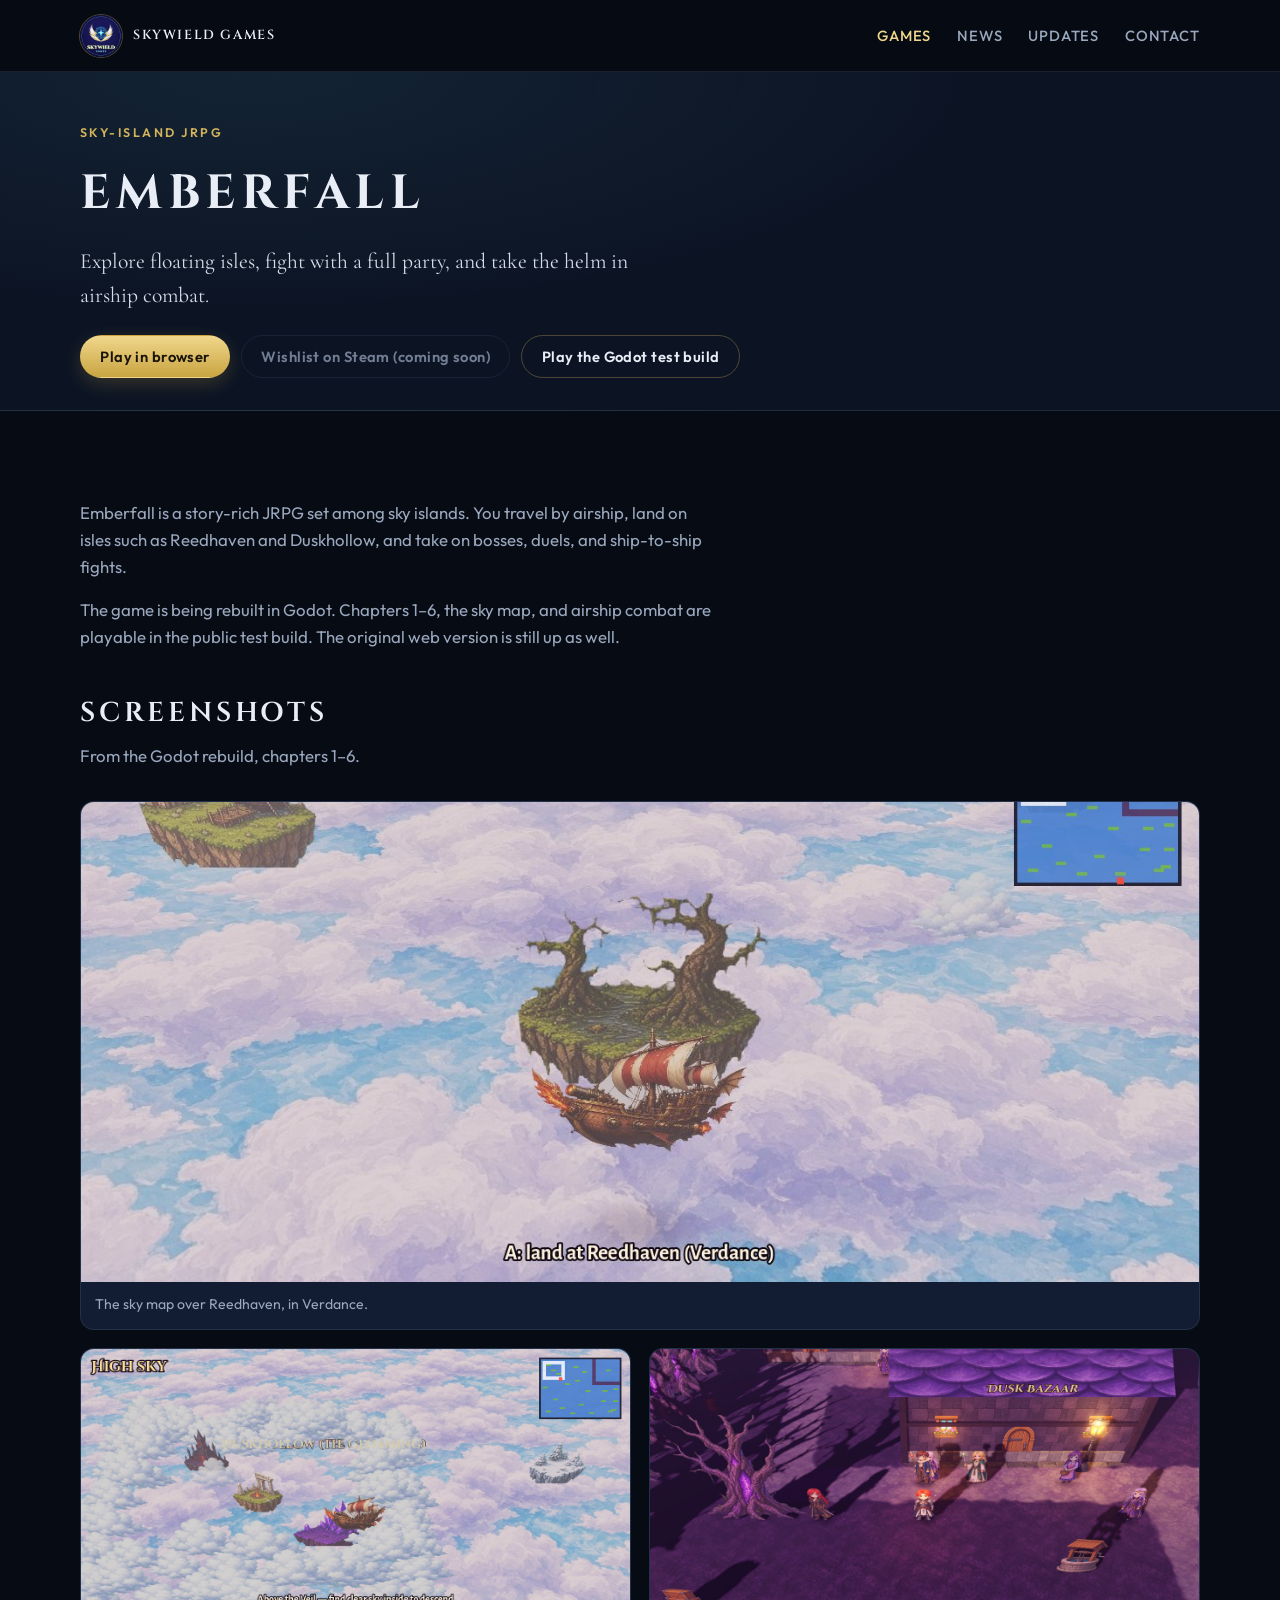
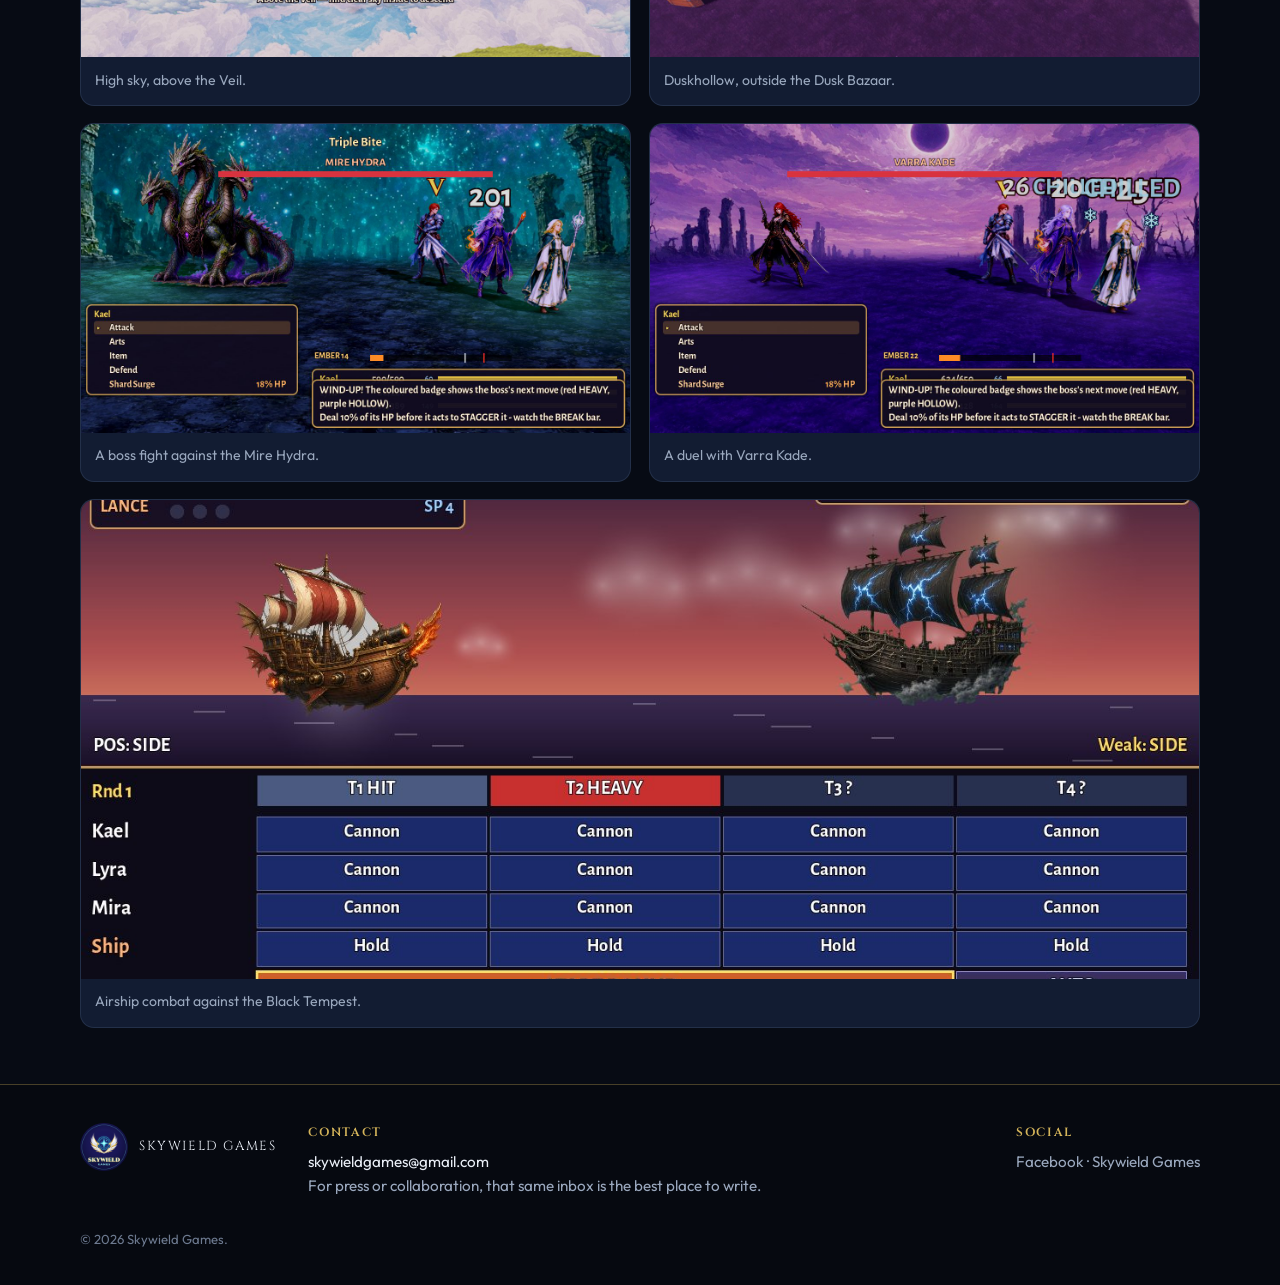
==== emberfall.html @ 2769d231 "Add Skywield Games studio website Static home page with Emberfall, Leyline Wars, and Aether Spire, p" ====
<!DOCTYPE html>
<html lang="en">
<head>
  <meta charset="utf-8">
  <meta name="viewport" content="width=device-width, initial-scale=1">
  <title>Emberfall — Skywield Games</title>
  <meta name="description" content="Emberfall is a sky-island JRPG with airship combat, from Skywield Games.">
  <meta name="theme-color" content="#070b14">
  <link rel="icon" type="image/png" sizes="32x32" href="images/favicon-32.png">
  <link rel="icon" type="image/png" sizes="64x64" href="images/favicon.png">
  <link rel="apple-touch-icon" href="images/apple-touch-icon.png">
  <link rel="stylesheet" href="css/style.css">
</head>
<body>
  <a class="skip" href="#main">Skip to content</a>
  <header class="site-header">
    <div class="wrap">
      <a class="brand" href="index.html">
        <img src="images/logo.png" width="42" height="42" alt="">
        <span class="brand-name">Skywield Games</span>
      </a>
      <button class="nav-toggle" type="button" aria-label="Open menu" aria-expanded="false">
        <span></span>
      </button>
      <nav class="site-nav" aria-label="Primary">
      <a href="index.html#games" aria-current="page">Games</a>
      <a href="index.html#news">News</a>
      <a href="index.html#signup">Updates</a>
      <a href="index.html#contact">Contact</a>
      </nav>
    </div>
  </header>

  <main id="main">
    <header class="page-hero">
      <div class="wrap">
        <p class="eyebrow">Sky-island JRPG</p>
        <h1>Emberfall</h1>
        <p class="lede">Explore floating isles, fight with a full party, and take the helm in airship combat.</p>
        <div class="btn-row" style="margin-top:1.4rem">
          <a class="btn btn-gold" href="https://skywield.github.io/emberfall/" target="_blank" rel="noopener">Play in browser</a>
          <button class="btn btn-disabled" type="button" disabled title="Coming soon">Wishlist on Steam (coming soon)</button>
          <a class="btn btn-ghost" href="https://skywield.github.io/emberfall-godot-test/" target="_blank" rel="noopener">Play the Godot test build</a>
        </div>
      </div>
    </header>

    <section class="section">
      <div class="wrap">
        <div class="prose">
          <p>Emberfall is a story-rich JRPG set among sky islands. You travel by airship, land on isles such as Reedhaven and Duskhollow, and take on bosses, duels, and ship-to-ship fights.</p>
          <p>The game is being rebuilt in Godot. Chapters 1–6, the sky map, and airship combat are playable in the public test build. The original web version is still up as well.</p>
        </div>

        <div class="section-head" style="margin-top:2.5rem">
          <h2>Screenshots</h2>
          <p>From the Godot rebuild, chapters 1–6.</p>
        </div>
        <div class="shot-grid">
          <figure class="wide">
            <img src="images/emberfall-skymap.jpg" alt="An airship approaching a tree-covered island in the clouds, Reedhaven in Verdance" width="1280" height="720">
            <figcaption>The sky map over Reedhaven, in Verdance.</figcaption>
          </figure>
          <figure>
            <img src="images/emberfall-veil.jpg" alt="Several floating islands and an airship above a sea of clouds" width="1280" height="720">
            <figcaption>High sky, above the Veil.</figcaption>
          </figure>
          <figure>
            <img src="images/emberfall-duskhollow.jpg" alt="The party standing in a purple-lit town square outside the Dusk Bazaar" width="1280" height="720">
            <figcaption>Duskhollow, outside the Dusk Bazaar.</figcaption>
          </figure>
          <figure>
            <img src="images/emberfall-hydra.jpg" alt="A three-headed hydra facing the party in a glowing swamp battle" width="1280" height="720">
            <figcaption>A boss fight against the Mire Hydra.</figcaption>
          </figure>
          <figure>
            <img src="images/emberfall-duel.jpg" alt="A red-haired swordswoman facing the party under a purple eclipse" width="1280" height="720">
            <figcaption>A duel with Varra Kade.</figcaption>
          </figure>
          <figure class="wide">
            <img src="images/emberfall-airship.jpg" alt="Two airships facing off at dusk, with a combat planning grid below" width="1280" height="720">
            <figcaption>Airship combat against the Black Tempest.</figcaption>
          </figure>
        </div>
      </div>
    </section>
  </main>

  <footer class="site-footer" id="contact">
    <div class="wrap footer-grid">
      <a class="footer-brand" href="index.html">
        <img src="images/logo.png" width="48" height="48" alt="">
        <span>Skywield Games</span>
      </a>
      <div class="footer-col">
        <h3>Contact</h3>
        <p><a href="mailto:skywieldgames@gmail.com">skywieldgames@gmail.com</a></p>
        <p>For press or collaboration, that same inbox is the best place to write.</p>
      </div>
      <div class="footer-col">
        <h3>Social</h3>
        <ul>
          <li><span class="social-placeholder">Facebook · Skywield Games</span></li>
        </ul>
      </div>
      <p class="copyright">© 2026 Skywield Games.</p>
    </div>
  </footer>
  <script src="js/main.js"></script>
</body>
</html>
---- css/style.css ----
/* Skywield Games — local draft site
   Static, GitHub Pages compatible. Not published. */

@font-face {
  font-family: "Cinzel";
  src: url("../fonts/Cinzel.ttf") format("truetype");
  font-weight: 400 900;
  font-style: normal;
  font-display: swap;
}
@font-face {
  font-family: "Cormorant Garamond";
  src: url("../fonts/CormorantGaramond.ttf") format("truetype");
  font-weight: 300 700;
  font-style: normal;
  font-display: swap;
}
@font-face {
  font-family: "Outfit";
  src: url("../fonts/Outfit.ttf") format("truetype");
  font-weight: 100 900;
  font-style: normal;
  font-display: swap;
}

:root {
  --bg: #070b14;
  --bg-2: #0c1424;
  --bg-3: #121c32;
  --bg-card: rgba(14, 22, 40, 0.92);
  --line: rgba(212, 180, 90, 0.32);
  --line-soft: rgba(140, 170, 210, 0.14);
  --gold: #d4b45a;
  --gold-2: #f0d78c;
  --gold-dim: #8a7030;
  --cyan: #6ad0ec;
  --cyan-2: #b7ebf8;
  --text: #e9eef6;
  --muted: #9aa8be;
  --hold: #e0b08a;
  --ok: #8ed4a8;
  --font-display: "Cinzel", Palatino, "Palatino Linotype", serif;
  --font-serif: "Cormorant Garamond", Georgia, serif;
  --font-sans: "Outfit", "Segoe UI", sans-serif;
  --wrap: 1120px;
  --radius: 18px;
  --header-h: 72px;
  --shadow: 0 18px 40px rgba(0, 0, 0, 0.35);
}

*, *::before, *::after { box-sizing: border-box; }

html { scroll-behavior: smooth; }

body {
  margin: 0;
  background: var(--bg);
  color: var(--text);
  font-family: var(--font-sans);
  font-size: 1.05rem;
  line-height: 1.6;
  min-height: 100vh;
}

img { max-width: 100%; height: auto; display: block; }

a { color: var(--cyan); text-decoration-thickness: 1px; text-underline-offset: 3px; }
a:hover { color: var(--cyan-2); }

:focus-visible {
  outline: 2px solid var(--gold);
  outline-offset: 3px;
}

.skip {
  position: absolute;
  left: 1rem;
  top: -40px;
  background: var(--gold);
  color: #1a1408;
  padding: 0.4rem 0.8rem;
  z-index: 100;
  font-weight: 600;
}
.skip:focus { top: 0.6rem; }

.wrap {
  width: min(var(--wrap), calc(100% - 2.4rem));
  margin-inline: auto;
}

/* ---------- Header ---------- */
.site-header {
  position: sticky;
  top: 0;
  z-index: 40;
  height: var(--header-h);
  display: flex;
  align-items: center;
  backdrop-filter: blur(16px);
  background: rgba(7, 11, 20, 0.78);
  border-bottom: 1px solid var(--line-soft);
}

.site-header .wrap {
  display: flex;
  align-items: center;
  justify-content: space-between;
  gap: 1rem;
  width: min(var(--wrap), calc(100% - 2rem));
}

.brand {
  display: flex;
  align-items: center;
  gap: 0.7rem;
  color: var(--text);
  text-decoration: none;
  min-width: 0;
}
.brand:hover { color: var(--gold-2); }
.brand img {
  width: 42px;
  height: 42px;
  border-radius: 50%;
  box-shadow: 0 0 0 1px rgba(212, 180, 90, 0.35);
}
.brand-name {
  font-family: var(--font-display);
  font-weight: 600;
  letter-spacing: 0.12em;
  text-transform: uppercase;
  font-size: 0.82rem;
  white-space: nowrap;
}

.nav-toggle {
  display: none;
  width: 42px;
  height: 42px;
  border: 1px solid var(--line);
  background: transparent;
  border-radius: 8px;
  cursor: pointer;
  padding: 0;
  align-items: center;
  justify-content: center;
}
.nav-toggle span {
  display: block;
  width: 18px;
  height: 2px;
  background: var(--gold-2);
  border-radius: 1px;
  position: relative;
}
.nav-toggle span::before,
.nav-toggle span::after {
  content: "";
  position: absolute;
  left: 0;
  width: 18px;
  height: 2px;
  background: var(--gold-2);
  border-radius: 1px;
}
.nav-toggle span::before { top: -6px; }
.nav-toggle span::after { top: 6px; }

.site-nav {
  display: flex;
  gap: 1.6rem;
  align-items: center;
}
.site-nav a {
  color: var(--muted);
  text-decoration: none;
  font-size: 0.92rem;
  letter-spacing: 0.06em;
  text-transform: uppercase;
  font-weight: 500;
}
.site-nav a:hover,
.site-nav a[aria-current="page"] { color: var(--gold-2); }

/* ---------- Hero ---------- */
.hero {
  position: relative;
  min-height: calc(100vh - var(--header-h));
  min-height: calc(100svh - var(--header-h));
  display: flex;
  align-items: flex-end;
  isolation: isolate;
  overflow: hidden;
}
.hero-bg {
  position: absolute;
  inset: 0;
  z-index: -2;
  background:
    url("../images/hero-sky.jpg") center 40% / cover no-repeat;
}
.hero::after {
  content: "";
  position: absolute;
  inset: 0;
  z-index: -1;
  background:
    linear-gradient(to top,
      var(--bg) 0%,
      rgba(7, 11, 20, 0.82) 28%,
      rgba(7, 11, 20, 0.28) 58%,
      rgba(7, 11, 20, 0.45) 100%),
    linear-gradient(to right,
      rgba(7, 11, 20, 0.35),
      transparent 40%,
      transparent 75%,
      rgba(7, 11, 20, 0.25));
  pointer-events: none;
}

.hero-inner {
  padding: 0 0 4.5rem;
  width: min(var(--wrap), calc(100% - 2.4rem));
  margin-inline: auto;
  max-width: 40rem;
  margin-left: max((100% - var(--wrap)) / 2, 1.2rem);
}

.eyebrow {
  font-family: var(--font-sans);
  font-size: 0.78rem;
  font-weight: 600;
  letter-spacing: 0.2em;
  text-transform: uppercase;
  color: var(--gold);
  margin: 0 0 0.8rem;
}

.hero h1 {
  font-family: var(--font-display);
  font-weight: 700;
  font-size: clamp(2.3rem, 6.2vw, 4.2rem);
  letter-spacing: 0.14em;
  text-transform: uppercase;
  line-height: 1.05;
  margin: 0 0 0.9rem;
}
.hero h1 .name { color: #f3ead2; }
.hero h1 .games { color: var(--cyan); display: inline-block; }

.gold-rule {
  width: 4.5rem;
  height: 1px;
  background: linear-gradient(to right, var(--gold), transparent);
  border: 0;
  margin: 0 0 1.15rem;
}

.tagline {
  font-family: var(--font-serif);
  font-size: clamp(1.25rem, 2.4vw, 1.65rem);
  font-weight: 400;
  line-height: 1.4;
  color: #d5dce8;
  margin: 0 0 1.8rem;
  max-width: 28rem;
}

/* ---------- Buttons ---------- */
.btn {
  display: inline-flex;
  align-items: center;
  justify-content: center;
  gap: 0.45rem;
  padding: 0.72rem 1.2rem;
  border-radius: 999px;
  font-family: var(--font-sans);
  font-size: 0.92rem;
  font-weight: 600;
  letter-spacing: 0.03em;
  text-decoration: none;
  border: 1px solid transparent;
  cursor: pointer;
  line-height: 1.2;
  text-align: center;
}
.btn-gold {
  background: linear-gradient(180deg, #f0d78c, #c9a441);
  color: #1a1408;
  box-shadow: 0 6px 18px rgba(201, 164, 65, 0.22);
}
.btn-gold:hover { color: #1a1408; filter: brightness(1.06); }
.btn-ghost {
  background: transparent;
  color: var(--text);
  border-color: var(--line);
}
.btn-ghost:hover { color: var(--gold-2); border-color: var(--gold); }
.btn-disabled,
.btn[disabled] {
  background: transparent;
  color: var(--muted);
  border-color: var(--line-soft);
  cursor: not-allowed;
  opacity: 0.72;
}
.btn-row {
  display: flex;
  flex-wrap: wrap;
  gap: 0.7rem;
}

/* ---------- Sections ---------- */
.section {
  padding: 4.5rem 0 1.5rem;
}
.section-head {
  margin-bottom: 2rem;
}
.section-head h2 {
  font-family: var(--font-display);
  font-weight: 650;
  font-size: clamp(1.35rem, 2.5vw, 1.7rem);
  letter-spacing: 0.14em;
  text-transform: uppercase;
  margin: 0 0 0.5rem;
}
.section-head p {
  margin: 0;
  color: var(--muted);
  max-width: 38rem;
}

/* ---------- Game cards ---------- */
.game-grid {
  display: grid;
  grid-template-columns: repeat(3, 1fr);
  gap: 1.4rem;
}

.game-card {
  background: var(--bg-card);
  border: 1px solid var(--line-soft);
  border-radius: var(--radius);
  overflow: hidden;
  display: flex;
  flex-direction: column;
  box-shadow: var(--shadow);
  transition: transform 0.2s ease, border-color 0.2s ease, box-shadow 0.2s ease;
}
.game-card:hover {
  transform: translateY(-4px);
  border-color: var(--line);
  box-shadow: 0 22px 48px rgba(0, 0, 0, 0.45);
}

.game-card-media {
  position: relative;
  display: block;
  aspect-ratio: 16 / 10;
  background: var(--bg-3);
  overflow: hidden;
  text-decoration: none;
}
.game-card-media img {
  width: 100%;
  height: 100%;
  object-fit: cover;
}

.badge {
  position: absolute;
  top: 0.75rem;
  left: 0.75rem;
  box-shadow: 0 2px 10px rgba(0, 0, 0, 0.45);
  font-size: 0.68rem;
  font-weight: 700;
  letter-spacing: 0.12em;
  text-transform: uppercase;
  padding: 0.28rem 0.6rem;
  border-radius: 999px;
  border: 1px solid;
  backdrop-filter: blur(8px);
}
.badge-play {
  color: #0e1c14;
  background: var(--ok);
  border-color: transparent;
}
.badge-hold {
  color: #2a1a10;
  background: var(--hold);
  border-color: transparent;
}
.badge-dev {
  color: var(--cyan-2);
  background: rgba(12, 24, 48, 0.72);
  border-color: rgba(106, 208, 236, 0.45);
}

.game-card-body {
  padding: 1.15rem 1.2rem 1.3rem;
  display: flex;
  flex-direction: column;
  gap: 0.55rem;
  flex: 1;
}
.game-card-body h3 {
  font-family: var(--font-display);
  font-size: 1.2rem;
  letter-spacing: 0.08em;
  text-transform: uppercase;
  margin: 0;
  font-weight: 650;
}
.game-card-body h3 a {
  color: var(--text);
  text-decoration: none;
}
.game-card-body h3 a:hover { color: var(--gold-2); }
.game-card-body p {
  margin: 0;
  color: var(--muted);
  font-size: 0.98rem;
  flex: 1;
}
.game-card-body .btn-row { margin-top: 0.5rem; }
.game-card-body .btn { font-size: 0.82rem; padding: 0.62rem 0.95rem; }

/* ---------- News ---------- */
.news-list {
  display: grid;
  gap: 1.1rem;
}
.news-item {
  background: var(--bg-card);
  border: 1px solid var(--line-soft);
  border-radius: var(--radius);
  padding: 1.3rem 1.4rem 1.4rem;
  border-left: 3px solid var(--gold-dim);
}
.news-item time {
  display: block;
  font-size: 0.78rem;
  letter-spacing: 0.12em;
  text-transform: uppercase;
  color: var(--gold);
  font-weight: 600;
  margin-bottom: 0.35rem;
}
.news-item h3 {
  font-family: var(--font-sans);
  font-size: 1.12rem;
  letter-spacing: 0.01em;
  margin: 0 0 0.45rem;
  font-weight: 650;
  text-transform: none;
  line-height: 1.35;
}
.news-item p { margin: 0; color: var(--muted); }
.news-item p + p { margin-top: 0.6rem; }

/* ---------- Signup ---------- */
.signup {
  padding-bottom: 3rem;
}
.signup-panel {
  background:
    radial-gradient(ellipse at top right, rgba(106, 208, 236, 0.08), transparent 50%),
    var(--bg-card);
  border: 1px solid var(--line);
  border-radius: 22px;
  padding: 2rem 1.8rem;
  max-width: 40rem;
  margin-inline: auto;
}
.signup-panel h2 { margin-top: 0; }
.signup-panel .lede {
  color: var(--muted);
  margin: 0 0 1.3rem;
}
.signup-form {
  display: flex;
  flex-wrap: wrap;
  gap: 0.7rem;
  align-items: end;
}
.field {
  flex: 1 1 16rem;
  display: flex;
  flex-direction: column;
  gap: 0.35rem;
}
.field label {
  font-size: 0.78rem;
  letter-spacing: 0.1em;
  text-transform: uppercase;
  color: var(--muted);
  font-weight: 600;
}
.field input {
  background: #0a101c;
  border: 1px solid var(--line-soft);
  color: var(--text);
  border-radius: 10px;
  padding: 0.75rem 0.9rem;
  font: inherit;
  width: 100%;
}
.field input:focus {
  border-color: var(--gold);
  outline: none;
}
.form-note {
  margin: 0.9rem 0 0;
  font-size: 0.88rem;
  color: var(--muted);
}
.form-note.ok { color: var(--ok); }

/* ---------- Footer ---------- */
.site-footer {
  border-top: 1px solid var(--line);
  padding: 2.4rem 0 2.2rem;
  background: #060910;
  margin-top: 2rem;
}
.footer-grid {
  display: grid;
  grid-template-columns: auto 1fr auto;
  gap: 1.5rem 2rem;
  align-items: start;
}
.footer-brand {
  display: flex;
  align-items: center;
  gap: 0.7rem;
  color: var(--text);
  text-decoration: none;
}
.footer-brand img { width: 48px; height: 48px; border-radius: 50%; }
.footer-brand span {
  font-family: var(--font-display);
  letter-spacing: 0.12em;
  text-transform: uppercase;
  font-size: 0.82rem;
}
.footer-col h3 {
  font-size: 0.75rem;
  letter-spacing: 0.14em;
  text-transform: uppercase;
  color: var(--gold);
  margin: 0 0 0.5rem;
  font-weight: 650;
  font-family: var(--font-display);
}
.footer-col p, .footer-col li { margin: 0; color: var(--muted); font-size: 0.95rem; }
.footer-col ul { list-style: none; padding: 0; margin: 0; }
.footer-col a { color: var(--text); text-decoration: none; }
.footer-col a:hover { color: var(--gold-2); }
.social-placeholder {
  color: var(--muted);
}
.copyright {
  grid-column: 1 / -1;
  margin: 0.4rem 0 0;
  color: #6d7a90;
  font-size: 0.82rem;
}

/* ---------- Page hero (subpages) ---------- */
.page-hero {
  padding: 3.2rem 0 2rem;
  border-bottom: 1px solid var(--line-soft);
  background:
    radial-gradient(ellipse at 20% 0%, rgba(106, 208, 236, 0.08), transparent 50%),
    var(--bg-2);
}
.page-hero h1 {
  font-family: var(--font-display);
  letter-spacing: 0.12em;
  text-transform: uppercase;
  font-size: clamp(2rem, 4vw, 3rem);
  margin: 0.3rem 0 0.7rem;
}
.page-hero .lede {
  font-family: var(--font-serif);
  font-size: 1.35rem;
  color: #d5dce8;
  margin: 0;
  max-width: 36rem;
}

/* ---------- Galleries ---------- */
.shot-grid {
  display: grid;
  grid-template-columns: 1fr 1fr;
  gap: 1.1rem;
}
.shot-grid figure {
  margin: 0;
  background: var(--bg-3);
  border: 1px solid var(--line-soft);
  border-radius: 14px;
  overflow: hidden;
}
.shot-grid img {
  width: 100%;
  aspect-ratio: 16 / 9;
  object-fit: cover;
  object-position: center;
}
.shot-grid figcaption {
  padding: 0.7rem 0.9rem 0.85rem;
  color: var(--muted);
  font-size: 0.88rem;
}
.shot-grid--wide { grid-column: 1 / -1; }
.shot-grid figure.wide { grid-column: 1 / -1; }
.shot-grid figure.wide img { aspect-ratio: 21 / 9; object-position: center 40%; }

.phone-row {
  display: flex;
  flex-wrap: wrap;
  justify-content: center;
  gap: 1.4rem;
  padding: 0.4rem 0 1rem;
}
.phone-frame {
  width: 230px;
  background: #070b12;
  border: 3px solid #1e2a40;
  border-radius: 28px;
  overflow: hidden;
  box-shadow: var(--shadow), inset 0 0 0 1px rgba(212, 180, 90, 0.15);
}
.phone-frame img { width: 100%; display: block; }
.phone-frame figcaption {
  padding: 0.65rem 0.7rem 0.85rem;
  color: var(--muted);
  font-size: 0.82rem;
  text-align: center;
  background: #0a1220;
}

/* ---------- Aether concept art ---------- */
.concept {
  position: relative;
  overflow: hidden;
  aspect-ratio: 16 / 10;
  background:
    radial-gradient(ellipse 80% 50% at 50% 0%, #243868 0%, #10182e 42%, #070b14 100%);
}
.concept-stars {
  position: absolute;
  inset: 0;
  background-image:
    radial-gradient(1.2px 1.2px at 12% 18%, #fff, transparent),
    radial-gradient(1px 1px at 22% 42%, #cfe7ff, transparent),
    radial-gradient(1.4px 1.4px at 28% 12%, #fff, transparent),
    radial-gradient(1px 1px at 40% 28%, #fff, transparent),
    radial-gradient(1.2px 1.2px at 55% 16%, #d9f0ff, transparent),
    radial-gradient(1px 1px at 63% 36%, #fff, transparent),
    radial-gradient(1.5px 1.5px at 72% 10%, #fff, transparent),
    radial-gradient(1px 1px at 81% 30%, #cfe7ff, transparent),
    radial-gradient(1px 1px at 88% 18%, #fff, transparent),
    radial-gradient(1.2px 1.2px at 8% 60%, #fff, transparent),
    radial-gradient(1px 1px at 93% 48%, #fff, transparent),
    radial-gradient(1px 1px at 48% 8%, #fff, transparent);
  opacity: 0.85;
}
.concept-glow {
  position: absolute;
  left: 50%;
  top: 10%;
  width: 240px;
  height: 240px;
  transform: translate(-50%, -50%);
  background: radial-gradient(circle, rgba(170, 230, 255, 0.9) 0%, rgba(90, 150, 255, 0.28) 34%, transparent 70%);
  filter: blur(1px);
}
.concept-spire {
  position: absolute;
  left: 50%;
  bottom: 8%;
  width: 110px;
  height: 82%;
  transform: translateX(-50%);
  background:
    linear-gradient(90deg, rgba(0,0,0,0.35) 0%, transparent 28%, rgba(200,230,255,0.18) 46%, transparent 62%, rgba(0,0,0,0.4) 100%),
    linear-gradient(to top, #0a0e18 0%, #141c30 22%, #24344f 50%, #3e5878 74%, #8eb7d8 90%, #e7f6ff 100%);
  clip-path: polygon(
    18% 100%, 82% 100%,
    70% 58%, 74% 57%,
    62% 30%, 66% 29%,
    56% 12%, 62% 12%,
    50% 0,
    38% 12%, 44% 12%,
    34% 29%, 38% 30%,
    26% 57%, 30% 58%
  );
  filter: drop-shadow(0 0 18px rgba(120, 200, 255, 0.45));
}
.concept-spire::after {
  content: "";
  position: absolute;
  left: 50%;
  top: 8%;
  width: 22px;
  height: 60%;
  transform: translateX(-50%);
  background: linear-gradient(to top, transparent 0%, rgba(200, 235, 255, 0.15) 40%, rgba(230, 248, 255, 0.5) 100%);
}
.concept-clouds {
  position: absolute;
  left: -10%;
  right: -10%;
  bottom: -8%;
  height: 42%;
  background:
    radial-gradient(ellipse 40% 70% at 20% 80%, rgba(80, 100, 150, 0.55), transparent 70%),
    radial-gradient(ellipse 50% 80% at 55% 100%, rgba(60, 80, 130, 0.7), transparent 70%),
    radial-gradient(ellipse 40% 70% at 85% 80%, rgba(90, 110, 160, 0.45), transparent 70%),
    linear-gradient(to top, #070b14 20%, transparent);
}
.concept-label {
  position: absolute;
  top: 0.75rem;
  left: 0.75rem;
  font-size: 0.68rem;
  font-weight: 700;
  letter-spacing: 0.12em;
  text-transform: uppercase;
  color: var(--gold-2);
  border: 1px solid var(--line);
  padding: 0.28rem 0.6rem;
  border-radius: 999px;
  background: rgba(7, 11, 20, 0.62);
  backdrop-filter: blur(8px);
}
.concept-caption {
  position: absolute;
  right: 0.8rem;
  bottom: 0.7rem;
  font-size: 0.75rem;
  letter-spacing: 0.06em;
  color: var(--muted);
  background: rgba(7, 11, 20, 0.5);
  padding: 0.2rem 0.5rem;
  border-radius: 6px;
}
.concept--tall { aspect-ratio: 16 / 9; min-height: 320px; }

.prose { max-width: 40rem; }
.prose p { color: var(--muted); }
.prose h2 {
  font-family: var(--font-display);
  letter-spacing: 0.1em;
  text-transform: uppercase;
  font-size: 1.15rem;
  margin: 2rem 0 0.6rem;
}

/* ---------- Responsive ---------- */
@media (max-width: 960px) {
  .game-grid { grid-template-columns: 1fr; max-width: 28rem; }
  .footer-grid { grid-template-columns: 1fr 1fr; }
  .shot-grid { grid-template-columns: 1fr; }
  .shot-grid figure.wide img { aspect-ratio: 16 / 9; }
}

@media (max-width: 720px) {
  :root { --header-h: 64px; }
  .nav-toggle { display: inline-flex; align-items: center; justify-content: center; }
  .site-nav {
    display: none;
    position: absolute;
    top: var(--header-h);
    left: 0;
    right: 0;
    flex-direction: column;
    align-items: stretch;
    gap: 0;
    background: rgba(7, 11, 20, 0.96);
    border-bottom: 1px solid var(--line);
    padding: 0.5rem 0 0.8rem;
  }
  .site-header.is-open .site-nav { display: flex; }
  .site-nav a { padding: 0.75rem 1.4rem; }
  .hero { min-height: 86svh; }
  .hero-inner { padding-bottom: 3rem; }
  .brand-name { font-size: 0.72rem; letter-spacing: 0.08em; }
  .footer-grid { grid-template-columns: 1fr; }
  .signup-panel { padding: 1.4rem 1.15rem; }
  .game-card-body .btn { width: 100%; }
  .btn-row { width: 100%; }
}

@media (prefers-reduced-motion: reduce) {
  html { scroll-behavior: auto; }
  .game-card { transition: none; }
}

.game-card-media .concept {
  position: absolute;
  inset: 0;
  aspect-ratio: auto;
  width: 100%;
  height: 100%;
}
.game-card-media .concept-label,
.game-card-media .concept-caption { display: none; }
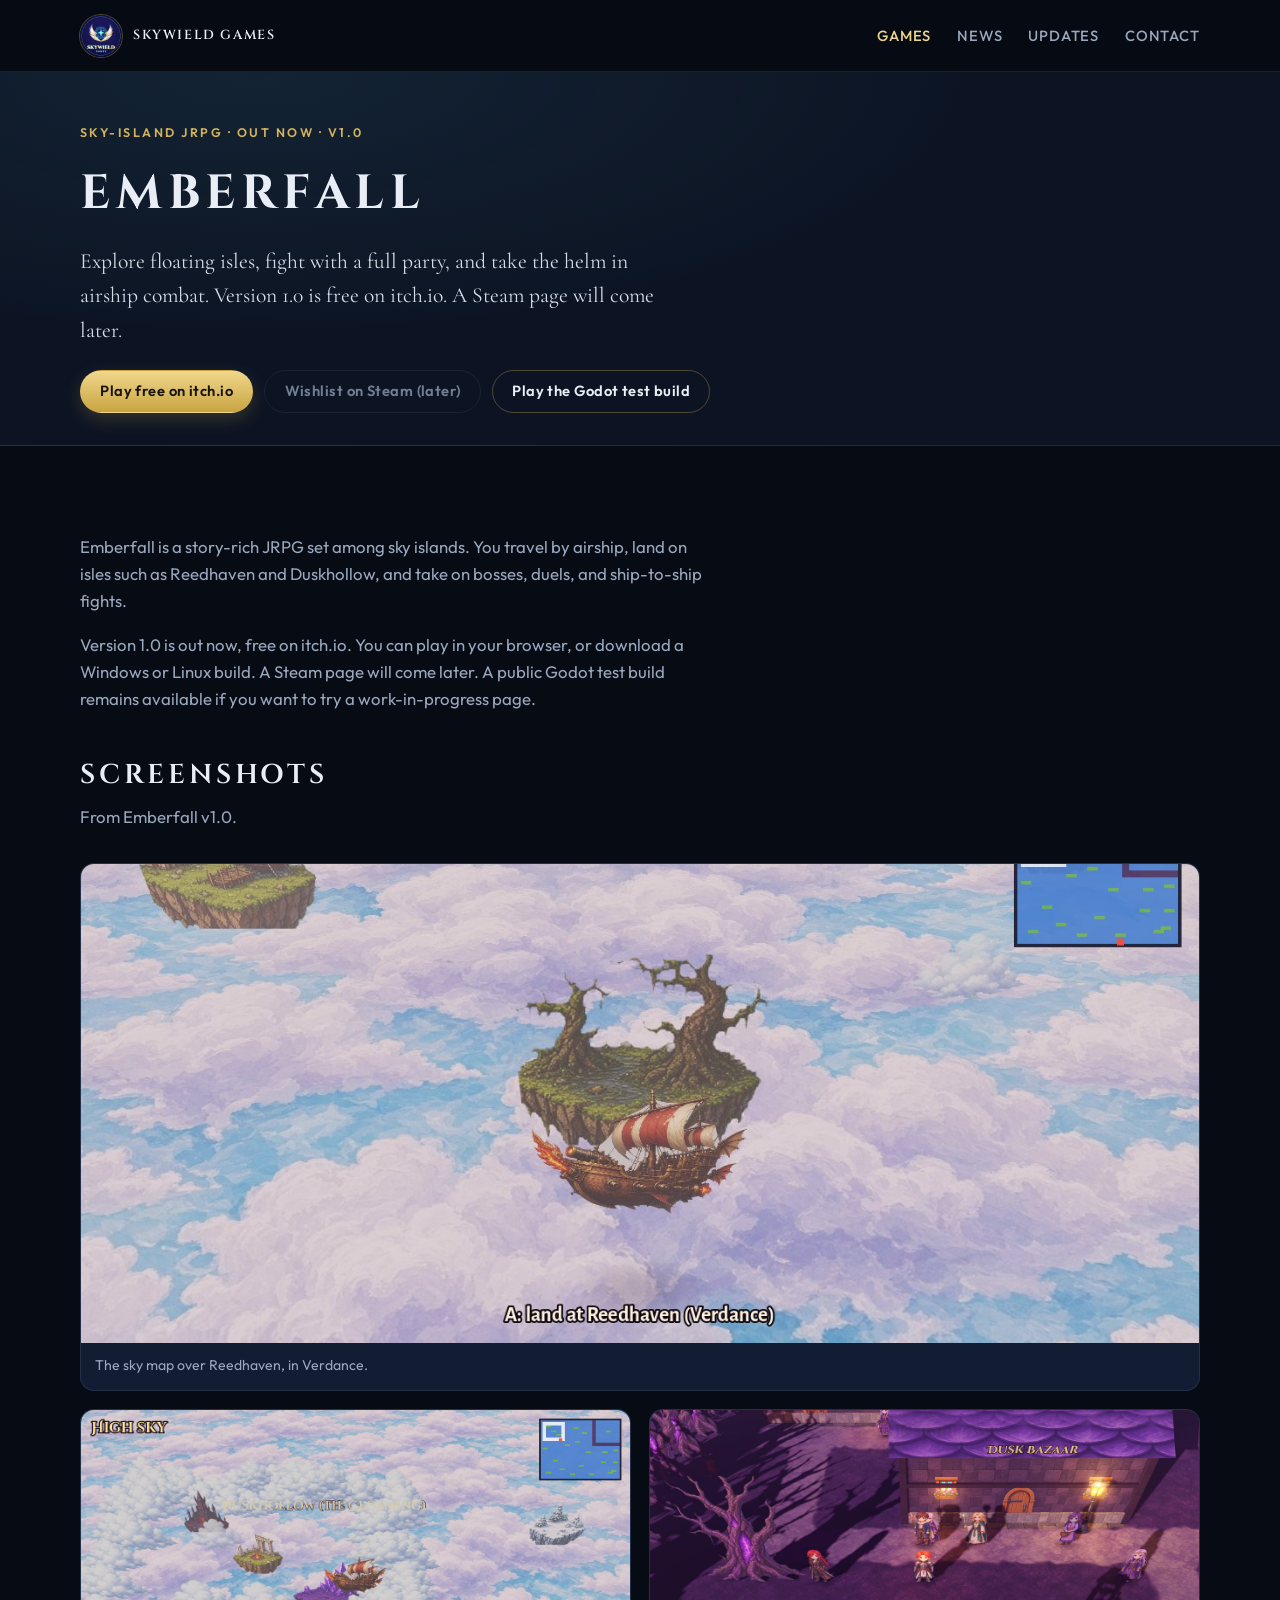
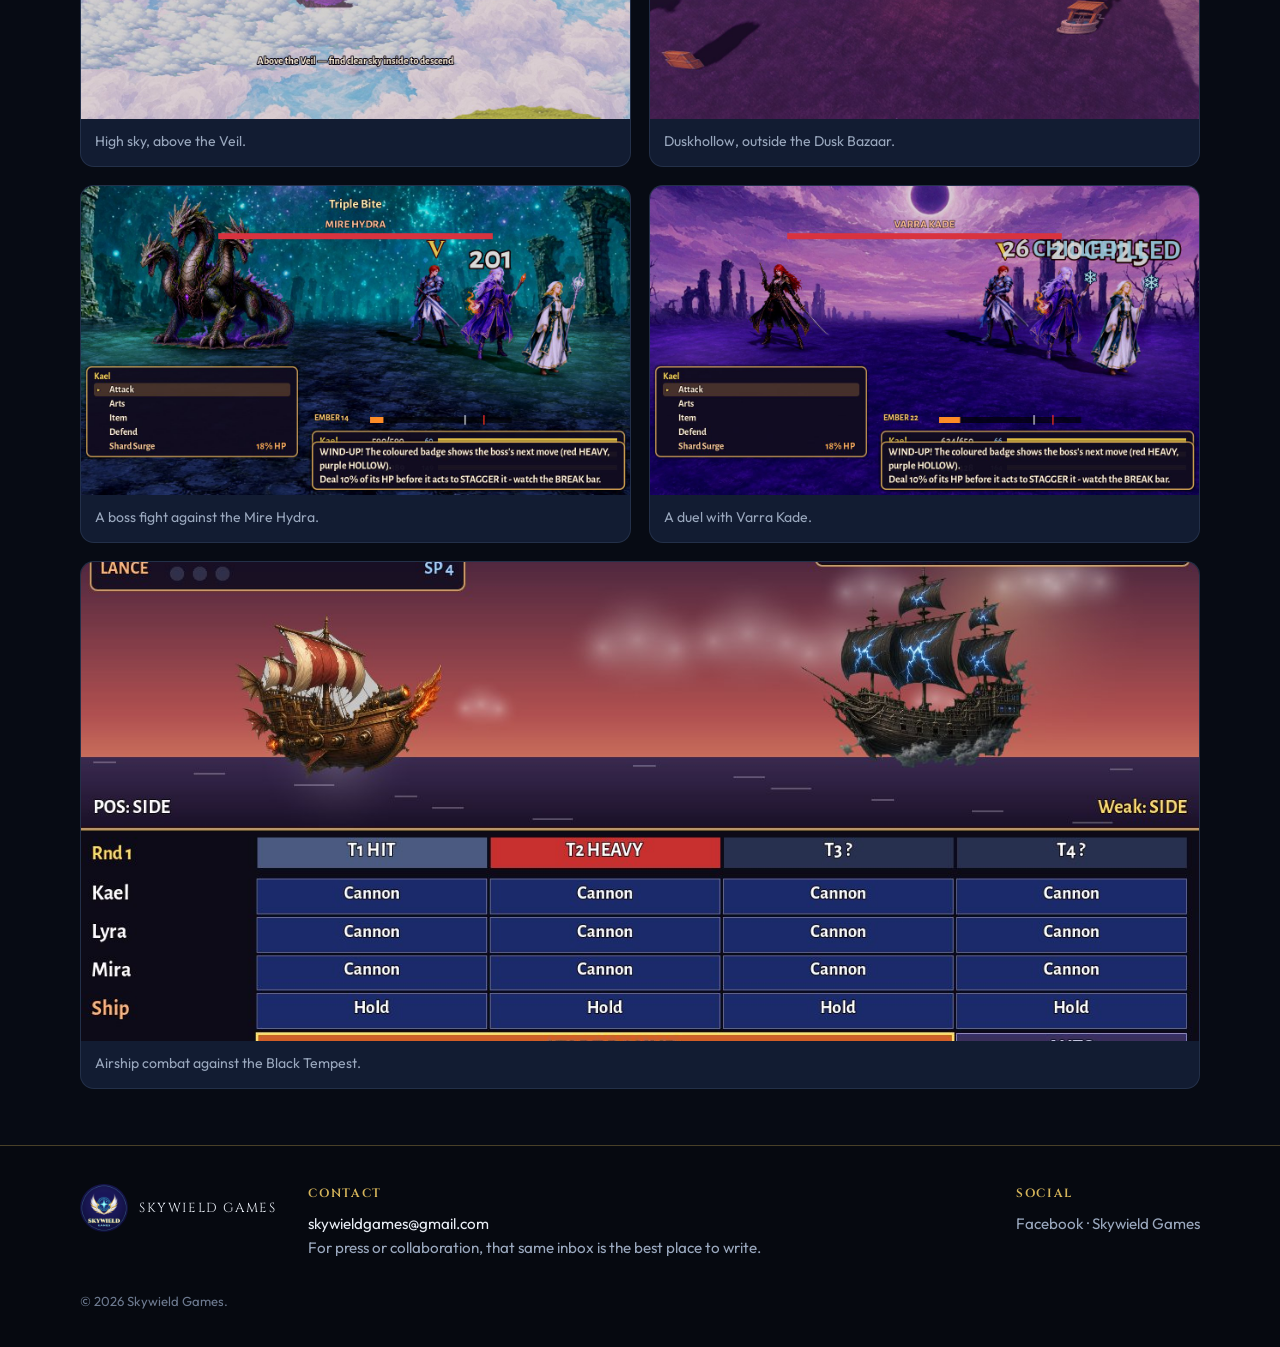
==== commit 46631520: "Add Emberfall itch.io link and mark v1.0 as out now Make “Play free on itch.io” the primary button o" ====
--- a/emberfall.html
+++ b/emberfall.html
@@ -4,7 +4,7 @@
   <meta charset="utf-8">
   <meta name="viewport" content="width=device-width, initial-scale=1">
   <title>Emberfall — Skywield Games</title>
-  <meta name="description" content="Emberfall is a sky-island JRPG with airship combat, from Skywield Games.">
+  <meta name="description" content="Emberfall v1.0 is out now. A sky-island JRPG with airship combat, free on itch.io, from Skywield Games.">
   <meta name="theme-color" content="#070b14">
   <link rel="icon" type="image/png" sizes="32x32" href="images/favicon-32.png">
   <link rel="icon" type="image/png" sizes="64x64" href="images/favicon.png">
@@ -34,12 +34,12 @@
   <main id="main">
     <header class="page-hero">
       <div class="wrap">
-        <p class="eyebrow">Sky-island JRPG</p>
+        <p class="eyebrow">Sky-island JRPG · Out now · v1.0</p>
         <h1>Emberfall</h1>
-        <p class="lede">Explore floating isles, fight with a full party, and take the helm in airship combat.</p>
+        <p class="lede">Explore floating isles, fight with a full party, and take the helm in airship combat. Version 1.0 is free on itch.io. A Steam page will come later.</p>
         <div class="btn-row" style="margin-top:1.4rem">
-          <a class="btn btn-gold" href="https://skywield.github.io/emberfall/" target="_blank" rel="noopener">Play in browser</a>
-          <button class="btn btn-disabled" type="button" disabled title="Coming soon">Wishlist on Steam (coming soon)</button>
+          <a class="btn btn-gold" href="https://skywieldgames.itch.io/emberfall" target="_blank" rel="noopener">Play free on itch.io</a>
+          <button class="btn btn-disabled" type="button" disabled title="A Steam page will come later">Wishlist on Steam (later)</button>
           <a class="btn btn-ghost" href="https://skywield.github.io/emberfall-godot-test/" target="_blank" rel="noopener">Play the Godot test build</a>
         </div>
       </div>
@@ -49,12 +49,12 @@
       <div class="wrap">
         <div class="prose">
           <p>Emberfall is a story-rich JRPG set among sky islands. You travel by airship, land on isles such as Reedhaven and Duskhollow, and take on bosses, duels, and ship-to-ship fights.</p>
-          <p>The game is being rebuilt in Godot. Chapters 1–6, the sky map, and airship combat are playable in the public test build. The original web version is still up as well.</p>
+          <p>Version 1.0 is out now, free on itch.io. You can play in your browser, or download a Windows or Linux build. A Steam page will come later. A public Godot test build remains available if you want to try a work-in-progress page.</p>
         </div>
 
         <div class="section-head" style="margin-top:2.5rem">
           <h2>Screenshots</h2>
-          <p>From the Godot rebuild, chapters 1–6.</p>
+          <p>From Emberfall v1.0.</p>
         </div>
         <div class="shot-grid">
           <figure class="wide">
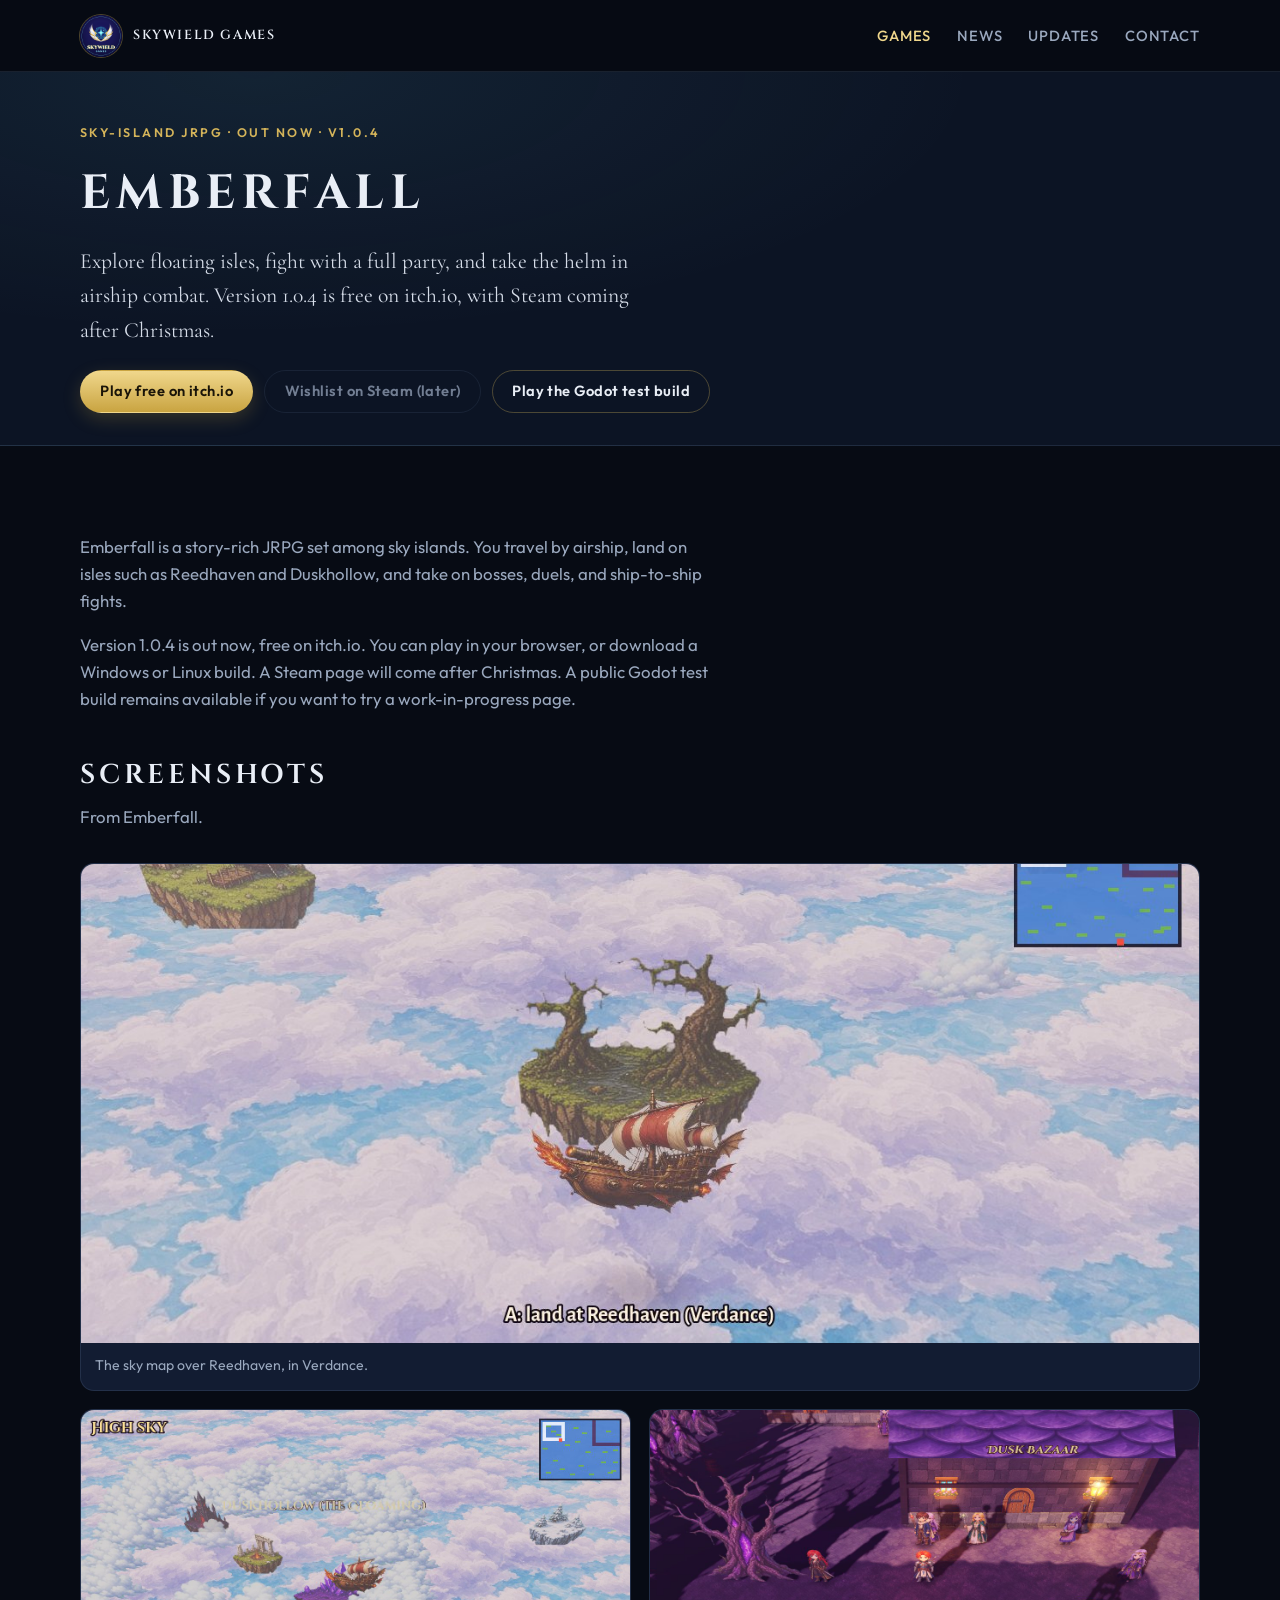
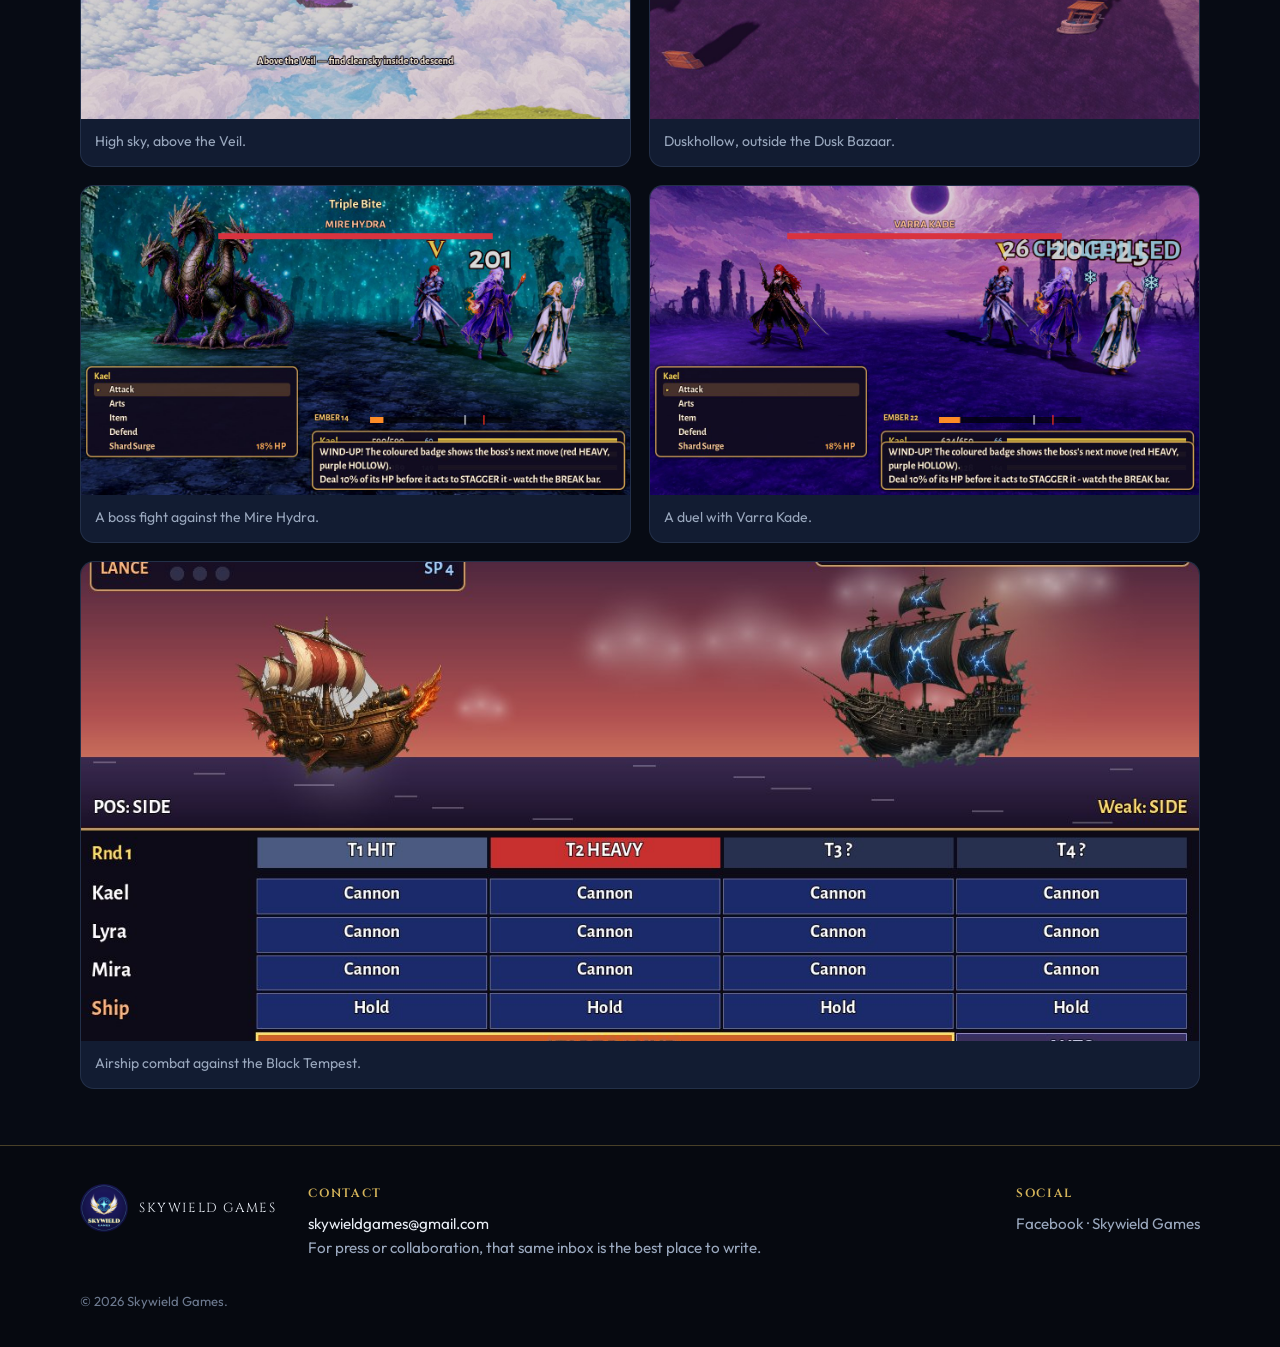
==== commit 2d1ccc8d: "Update Emberfall to v1.0.4 and add a polish news item The home card and Emberfall page now say v1.0." ====
--- a/emberfall.html
+++ b/emberfall.html
@@ -4,7 +4,7 @@
   <meta charset="utf-8">
   <meta name="viewport" content="width=device-width, initial-scale=1">
   <title>Emberfall — Skywield Games</title>
-  <meta name="description" content="Emberfall v1.0 is out now. A sky-island JRPG with airship combat, free on itch.io, from Skywield Games.">
+  <meta name="description" content="Emberfall v1.0.4 is out now. A sky-island JRPG with airship combat, free on itch.io, with Steam coming after Christmas, from Skywield Games.">
   <meta name="theme-color" content="#070b14">
   <link rel="icon" type="image/png" sizes="32x32" href="images/favicon-32.png">
   <link rel="icon" type="image/png" sizes="64x64" href="images/favicon.png">
@@ -34,9 +34,9 @@
   <main id="main">
     <header class="page-hero">
       <div class="wrap">
-        <p class="eyebrow">Sky-island JRPG · Out now · v1.0</p>
+        <p class="eyebrow">Sky-island JRPG · Out now · v1.0.4</p>
         <h1>Emberfall</h1>
-        <p class="lede">Explore floating isles, fight with a full party, and take the helm in airship combat. Version 1.0 is free on itch.io. A Steam page will come later.</p>
+        <p class="lede">Explore floating isles, fight with a full party, and take the helm in airship combat. Version 1.0.4 is free on itch.io, with Steam coming after Christmas.</p>
         <div class="btn-row" style="margin-top:1.4rem">
           <a class="btn btn-gold" href="https://skywieldgames.itch.io/emberfall" target="_blank" rel="noopener">Play free on itch.io</a>
           <button class="btn btn-disabled" type="button" disabled title="A Steam page will come later">Wishlist on Steam (later)</button>
@@ -49,12 +49,12 @@
       <div class="wrap">
         <div class="prose">
           <p>Emberfall is a story-rich JRPG set among sky islands. You travel by airship, land on isles such as Reedhaven and Duskhollow, and take on bosses, duels, and ship-to-ship fights.</p>
-          <p>Version 1.0 is out now, free on itch.io. You can play in your browser, or download a Windows or Linux build. A Steam page will come later. A public Godot test build remains available if you want to try a work-in-progress page.</p>
+          <p>Version 1.0.4 is out now, free on itch.io. You can play in your browser, or download a Windows or Linux build. A Steam page will come after Christmas. A public Godot test build remains available if you want to try a work-in-progress page.</p>
         </div>
 
         <div class="section-head" style="margin-top:2.5rem">
           <h2>Screenshots</h2>
-          <p>From Emberfall v1.0.</p>
+          <p>From Emberfall.</p>
         </div>
         <div class="shot-grid">
           <figure class="wide">
